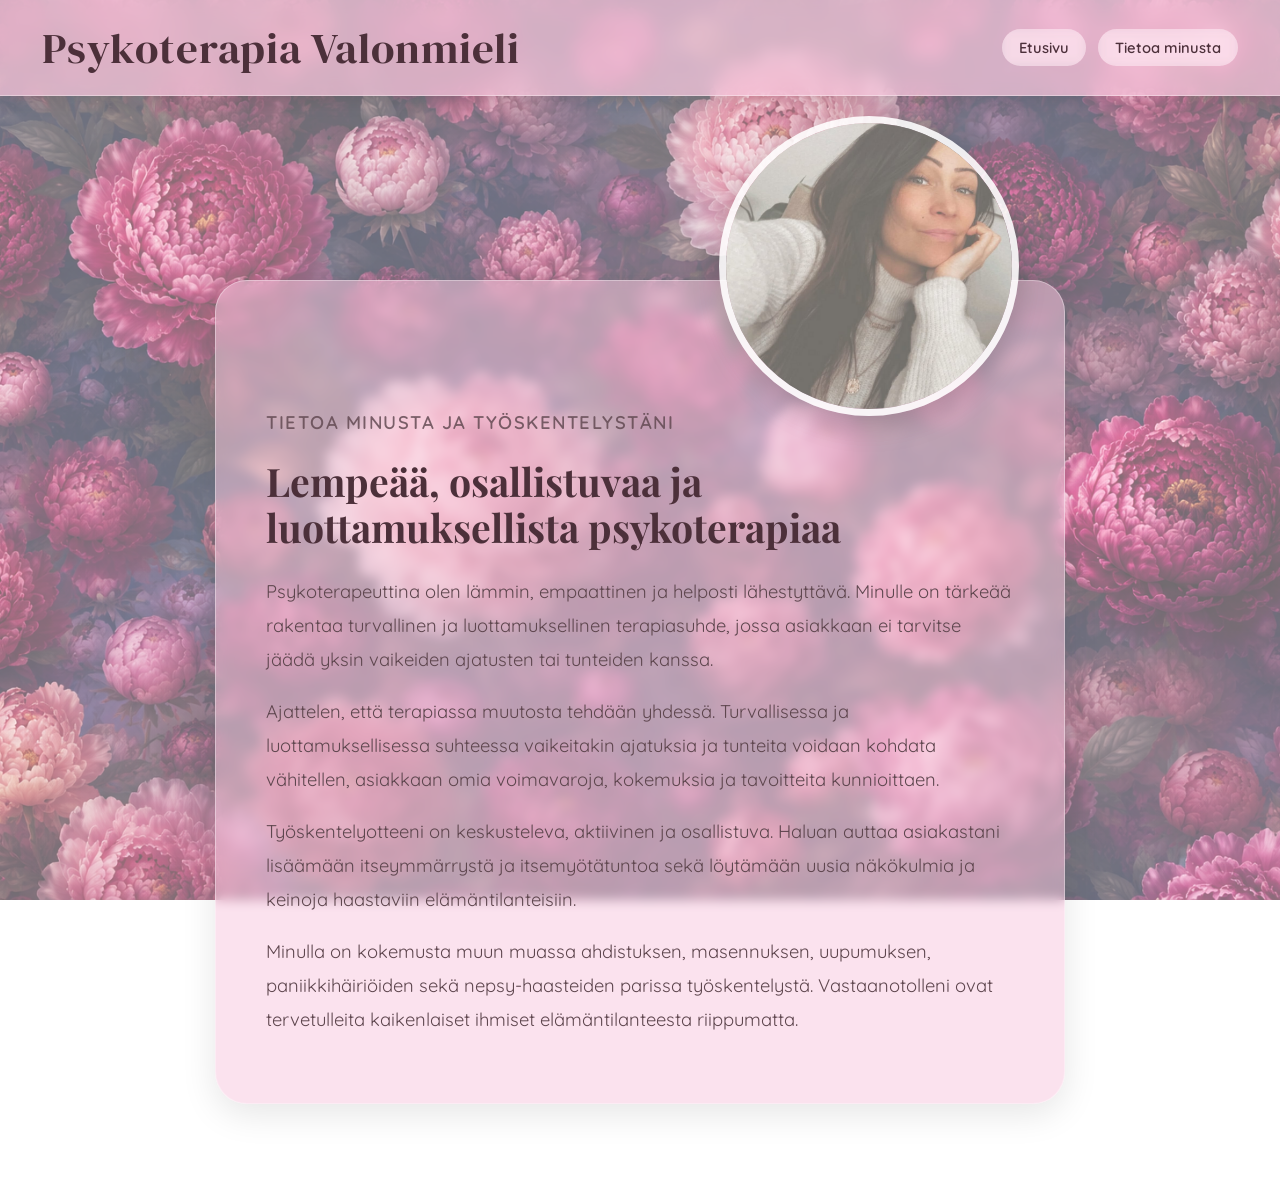
==== info.html @ 1bd17487 "infosivu Co-authored-by: Copilot <copilot@github.com>" ====
<!DOCTYPE html>
<html lang="fi">
<head>
  <meta charset="UTF-8" />
  <meta name="viewport" content="width=device-width, initial-scale=1.0" />
  <title>Psykoterapia Valonmieli</title>

  <link rel="stylesheet" href="style6.css" />

  <link rel="preconnect" href="https://fonts.googleapis.com">
  <link rel="preconnect" href="https://fonts.gstatic.com" crossorigin>
  <link href="https://fonts.googleapis.com/css2?family=DM+Serif+Display&family=Playfair+Display:wght@500;700&family=Quicksand:wght@400;500;600&display=swap" rel="stylesheet">
</head>

<body>

  <nav class="navbar">
    <div class="logo">Psykoterapia Valonmieli</div>
    <div class="nav-links">
      <a href="index.html">Etusivu</a>
      <a href="info.html">Tietoa minusta</a>
    </div>
  </nav>

  <div class="overlay">

    <section class="content-container">

      <div class="text-box">

        <div class="profile-image large-profile">
          <img src="infoKuva.png" alt="Yrittäjän kuva">
        </div>

        <p class="eyebrow">Tietoa minusta ja työskentelystäni</p>

<h1>Lempeää, osallistuvaa ja luottamuksellista psykoterapiaa</h1>

<p>
  Psykoterapeuttina olen lämmin, empaattinen ja helposti lähestyttävä.
  Minulle on tärkeää rakentaa turvallinen ja luottamuksellinen terapiasuhde,
  jossa asiakkaan ei tarvitse jäädä yksin vaikeiden ajatusten tai tunteiden kanssa.
</p>

<p>
  Ajattelen, että terapiassa muutosta tehdään yhdessä. Turvallisessa ja
  luottamuksellisessa suhteessa vaikeitakin ajatuksia ja tunteita voidaan
  kohdata vähitellen, asiakkaan omia voimavaroja, kokemuksia ja tavoitteita
  kunnioittaen.
</p>

<p>
  Työskentelyotteeni on keskusteleva, aktiivinen ja osallistuva. Haluan auttaa
  asiakastani lisäämään itseymmärrystä ja itsemyötätuntoa sekä löytämään uusia
  näkökulmia ja keinoja haastaviin elämäntilanteisiin.
</p>

<p>
  Minulla on kokemusta muun muassa ahdistuksen, masennuksen, uupumuksen,
  paniikkihäiriöiden sekä nepsy-haasteiden parissa työskentelystä.
  Vastaanotolleni ovat tervetulleita kaikenlaiset ihmiset elämäntilanteesta riippumatta.
</p>


  </div>

</body>
</html>
---- style6.css ----
/* RESET */

* {
  margin: 0;
  padding: 0;
  box-sizing: border-box;
}


/* YHTENÄISET SÄVYT */

:root {
  --soft-pink: rgba(248, 200, 222, 0.52);
  --soft-light: rgba(255, 248, 250, 0.48);
  --text-color: #5f474f;
  --deep-berry: #4c303a;
}


/* BODY */

body {
  font-family: 'Quicksand', sans-serif;

  background-image: url("taustaKuva.png");
  background-size: cover;
  background-position: center;
  background-attachment: fixed;

  min-height: 100vh;

  color: var(--text-color);
}


/* OVERLAY */

.overlay {
  min-height: 100vh;

  background-color: rgba(255, 255, 255, 0.42);

  padding: 170px 20px 50px 20px;
}


/* NAVBAR */

.navbar {
  position: fixed;

  top: 0;
  left: 0;

  width: 100%;

  display: flex;
  justify-content: space-between;
  align-items: center;

  gap: 25px;

  padding: 18px 42px;

  background-color: rgba(248, 200, 222, 0.72);

  backdrop-filter: blur(8px);

  z-index: 999;

  box-shadow: 0 4px 18px rgba(0,0,0,0.10);

  border-bottom: 1px solid rgba(255,255,255,0.35);
}


/* LOGO */

.logo {
  font-family: 'DM Serif Display', serif;

  font-size: 2.7rem;

  letter-spacing: 1px;

  color: var(--deep-berry);

  white-space: nowrap;
}


/* NAV LINKIT */

.nav-links {
  display: flex;
  justify-content: center;
  align-items: center;

  gap: 12px;

  flex-wrap: wrap;
}

.nav-links a {
  text-decoration: none;

  background-color: rgba(255,255,255,0.38);

  padding: 9px 17px;

  border-radius: 999px;

  color: var(--deep-berry);

  font-weight: 600;
  font-size: 0.92rem;

  backdrop-filter: blur(4px);

  transition: 0.3s;
}

.nav-links a:hover {
  background-color: rgba(255,255,255,0.65);

  transform: translateY(-2px);
}


/* SISÄLTÖ */

.content-container {
  max-width: 1100px;

  margin: 70px auto 0 auto;

  display: flex;
  justify-content: center;

  padding: 40px 0;
}


/* TEKSTILAATIKKO */

.text-box {
  position: relative;

  width: 100%;
  max-width: 850px;

  background-color: var(--soft-pink);

  padding: 125px 50px 48px 50px;

  border-radius: 32px;

  backdrop-filter: blur(6px);

  box-shadow: 0 10px 35px rgba(0,0,0,0.10);

  border: 1px solid rgba(255,255,255,0.35);
}


/* EYEBROW */

.eyebrow {
  margin-bottom: 12px;

  font-size: 0.95rem;
  font-weight: 600;

  letter-spacing: 1.5px;
  text-transform: uppercase;

  color: var(--deep-berry);

  opacity: 0.82;
}


/* OTSIKKO */

.text-box h1 {
  margin-bottom: 24px;

  font-family: 'Playfair Display', serif;

  color: var(--deep-berry);

  font-size: 2.45rem;
  line-height: 1.18;

  font-weight: 700;
}


/* TEKSTIT */

.text-box p {
  margin-bottom: 18px;

  font-size: 1.15rem;

  line-height: 1.85;

  color: var(--text-color);
}


/* PYÖREÄ PROFIILIKUVA */

.profile-image {
  position: absolute;

  top: -115px;
  right: 34px;

  width: 215px;
  height: 215px;

  border-radius: 50%;

  overflow: hidden;

  border: 7px solid rgba(255,255,255,0.88);

  box-shadow: 0 10px 28px rgba(0,0,0,0.18);
}

.profile-image img {
  width: 100%;
  height: 100%;

  object-fit: cover;
}


/* YHTEYSTIEDOT */

.contact-box {
  max-width: 700px;

  margin: 55px auto 0 auto;

  text-align: center;

  background-color: var(--soft-pink);

  padding: 34px 30px;

  border-radius: 30px;

  backdrop-filter: blur(6px);

  box-shadow: 0 8px 28px rgba(0,0,0,0.09);

  border: 1px solid rgba(255,255,255,0.35);
}

.contact-box h2 {
  margin-bottom: 20px;

  font-family: 'Playfair Display', serif;

  color: var(--deep-berry);

  font-size: 2.1rem;
}

.contact-box p {
  margin-bottom: 10px;

  font-size: 1.2rem;

  color: var(--text-color);
}

.contact-box a,
.contact-box a:visited {
  color: var(--deep-berry);

  text-decoration: none;

  font-size: 1.1rem;
}


/* PIENET LINKIT */

.small-links {
  margin-top: 22px;

  text-align: center;
}

.small-links a,
.small-links a:visited {
  font-size: 0.95rem;

  color: #3f2a31;

  text-decoration: none;

  border-bottom: 1px solid rgba(63, 42, 49, 0.35);

  transition: 0.3s;
}

.small-links a:hover {
  color: #1f1116;

  border-bottom: 1px solid #1f1116;
}

.price-box {
max-width: 850px;

margin: 35px auto 0 auto;

background-color: var(--soft-pink);

padding: 30px 36px;

border-radius: 28px;

backdrop-filter: blur(6px);

box-shadow: 0 8px 28px rgba(0,0,0,0.08);

border: 1px solid rgba(255,255,255,0.35);

text-align: center;
}

.price-box h2 {
margin-bottom: 18px;

font-family: 'Playfair Display', serif;

color: var(--deep-berry);

font-size: 2rem;
}

.price-box p {
margin-bottom: 12px;

font-size: 1.08rem;

color: var(--text-color);

line-height: 1.7;
}

.large-profile {
   width: 300px;
  height: 300px;

  top: -165px;

  right: 45px;
}


/* MOBIILI */

@media (max-width: 768px) {

  body {
    background-attachment: scroll;

    overflow-x: hidden;
  }


  /* OVERLAY */

  .overlay {
    padding: 175px 14px 40px 14px;
  }


  /* NAVBAR */

  .navbar {
    flex-direction: column;

    justify-content: center;

    gap: 10px;

    padding: 14px 16px;

    backdrop-filter: blur(16px);
  }


  /* LOGO */

  .logo {
    font-size: 1.9rem;

    text-align: center;

    white-space: normal;

    line-height: 1.1;

    max-width: 90%;
  }


  /* NAVILINKIT */

  .nav-links {
    gap: 8px;

    justify-content: center;
  }

  .nav-links a {
    padding: 7px 12px;

    font-size: 0.82rem;
  }


  /* SISÄLTÖ */

  .content-container {
    margin-top: 75px;

    padding: 30px 0;

    flex-direction: column;

    align-items: center;
  }


  /* TEKSTILAATIKKO */

  .text-box {
    width: 100%;

    min-width: 0;

    padding: 130px 24px 32px 24px;

    border-radius: 26px;
  }


  /* PYÖREÄ PROFIILIKUVA */

  .profile-image {
    top: -62px;

    right: 50%;

    transform: translateX(50%);

    width: 165px;
    height: 165px;
  }


  /* EYEBROW */

  .eyebrow {
    text-align: center;

    font-size: 0.8rem;
  }


  /* OTSIKKO */

  .text-box h1 {
    font-size: 1.85rem;

    text-align: center;

    word-break: break-word;
  }


  /* TEKSTIT */

  .text-box p {
    font-size: 1.02rem;

    word-break: break-word;
  }


  /* YHTEYSTIEDOT */

  .contact-box {
    width: 100%;

    padding: 28px 22px;

    border-radius: 26px;
  }

  .contact-box h2 {
    font-size: 1.8rem;
  }

  .contact-box p {
    font-size: 1.05rem;

    word-break: break-word;
  }

  .contact-box a,
  .contact-box a:visited {
    font-size: 1rem;

    word-break: break-word;
  }


  /* PIENET LINKIT */

  .small-links {
    margin-top: 20px;
  }

  .small-links a,
  .small-links a:visited {
    font-size: 0.9rem;
  }

  .large-profile {
  width: 210px;
    height: 210px;

    top: -90px;

    right: 50%;

    transform: translateX(50%);
}

}
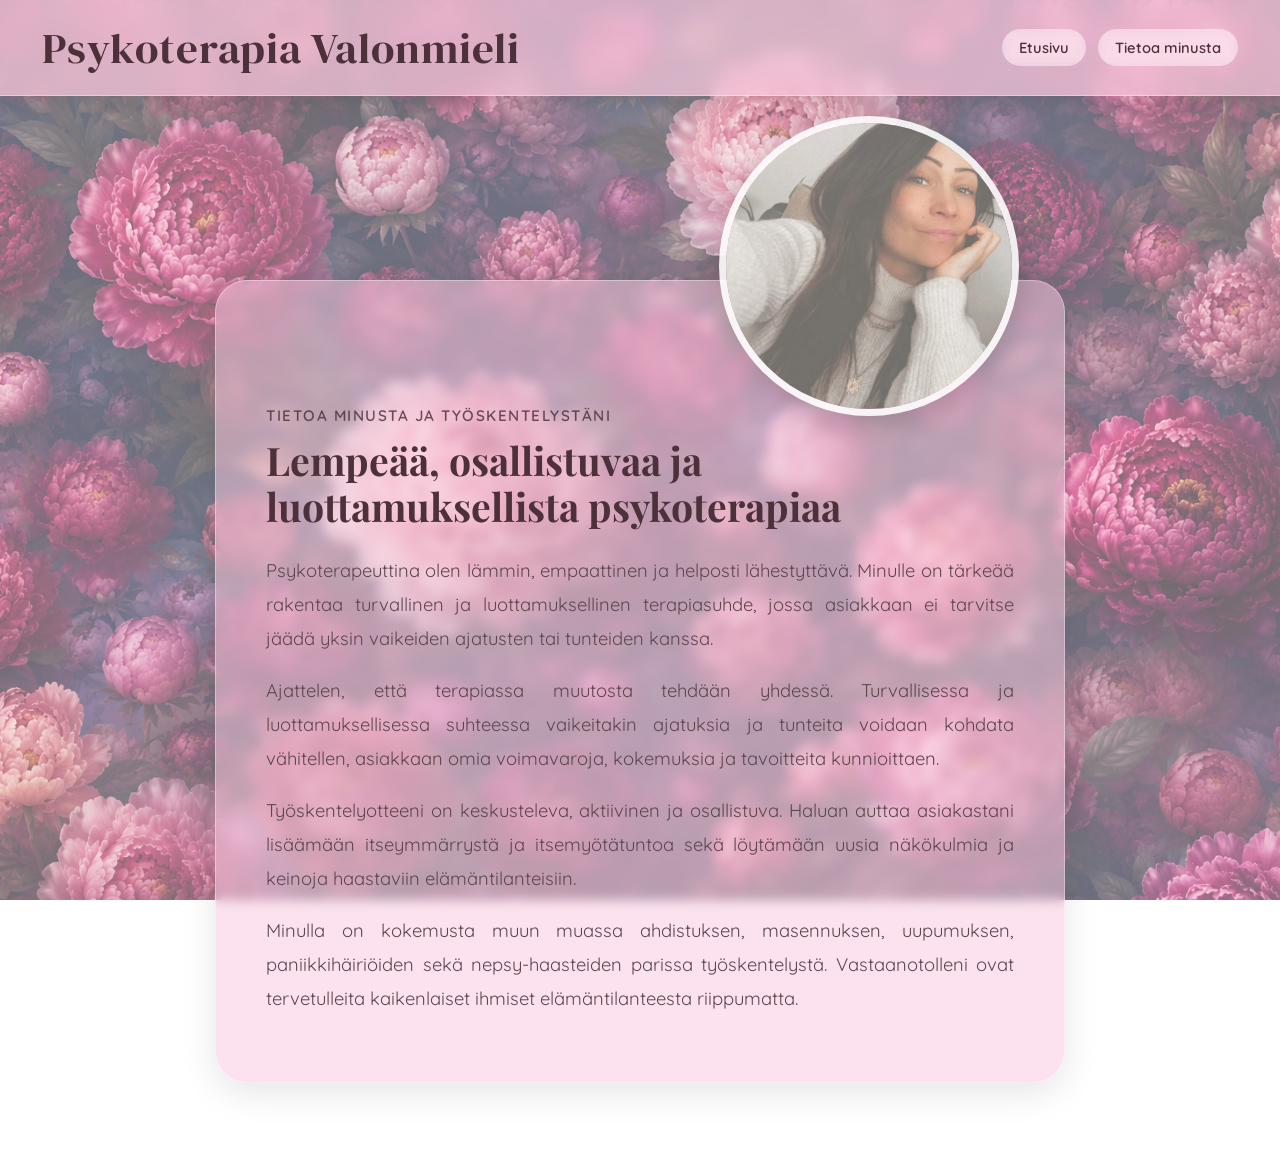
==== commit 9713532c: "otsikoiden mobiili korjaus" ====
--- a/info.html
+++ b/info.html
@@ -32,7 +32,7 @@
           <img src="infoKuva.png" alt="Yrittäjän kuva">
         </div>
 
-        <p class="eyebrow">Tietoa minusta ja työskentelystäni</p>
+        <div class="eyebrow">Tietoa minusta ja työskentelystäni</div>
 
 <h1>Lempeää, osallistuvaa ja luottamuksellista psykoterapiaa</h1>
 
--- a/style6.css
+++ b/style6.css
@@ -206,6 +206,8 @@
   line-height: 1.85;
 
   color: var(--text-color);
+
+  text-align: justify;
 }
 
 
@@ -258,6 +260,24 @@
 
   border: 1px solid rgba(255,255,255,0.35);
 }
+.contact-button { display: inline-block; 
+  margin-top: 20px; 
+  padding: 14px 28px; 
+  background: rgba(185, 124, 140, 0.92); 
+  color: white; text-decoration: none; 
+  font-weight: 600; 
+  font-size: 1rem; 
+  letter-spacing: 0.4px; 
+  border-radius: 40px; 
+  box-shadow: 0 8px 20px rgba(0, 0, 0, 0.12); 
+  transition: transform 0.25s ease, background 0.25s ease, box-shadow 0.25s ease; 
+}
+
+.contact-button:hover {
+   background: rgba(166, 102, 120, 0.95); 
+  transform: translateY(-2px); 
+  box-shadow: 0 12px 24px rgba(0, 0, 0, 0.16); 
+}
 
 .contact-box h2 {
   margin-bottom: 20px;
@@ -469,12 +489,11 @@
 
   /* EYEBROW */
 
-  .eyebrow {
-    text-align: center;
-
-    font-size: 0.8rem;
-  }
-
+.eyebrow {
+  text-align: center;
+
+  text-justify: auto;
+}
 
   /* OTSIKKO */
 
@@ -486,13 +505,22 @@
     word-break: break-word;
   }
 
-
   /* TEKSTIT */
 
   .text-box p {
     font-size: 1.02rem;
 
-    word-break: break-word;
+    line-height: 1.75;
+
+    text-align: justify;
+
+    text-justify: inter-word;
+
+    hyphens: auto;
+
+    overflow-wrap: break-word;
+
+    word-break: normal;
   }
 
 
@@ -523,6 +551,16 @@
     word-break: break-word;
   }
 
+  .contact-button {
+  width: 100%;
+  max-width: 260px;
+
+  padding: 13px 20px;
+
+  font-size: 0.98rem;
+
+  text-align: center;
+}
 
   /* PIENET LINKIT */
 
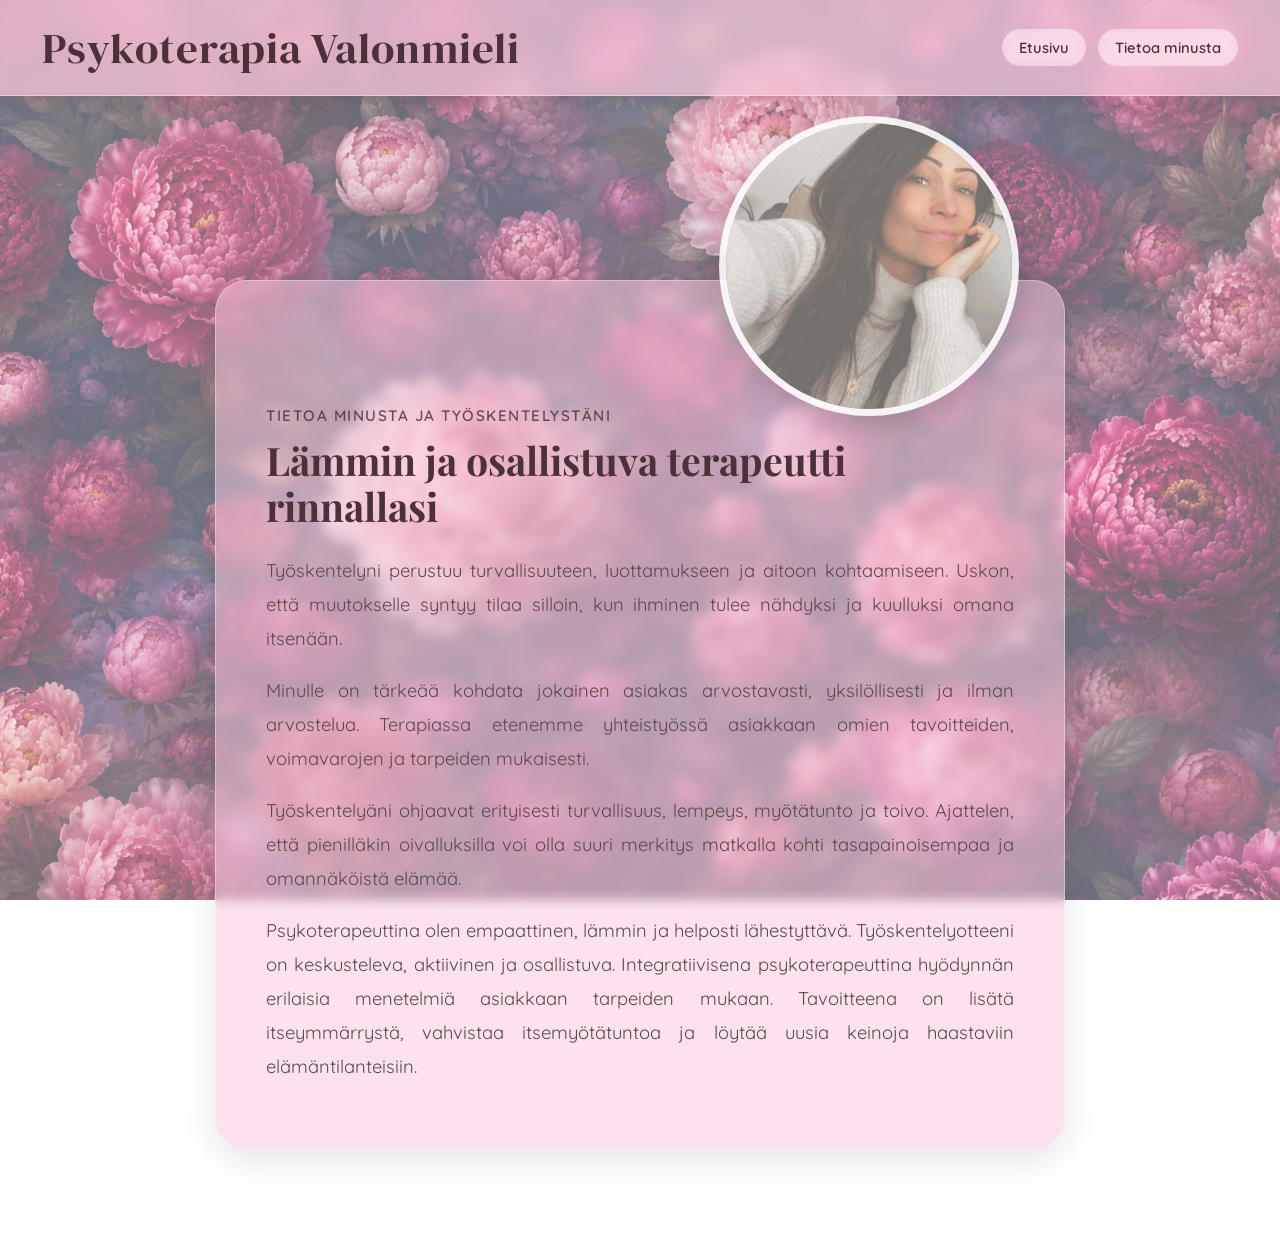
==== commit 66d45a42: "oma teksti" ====
--- a/info.html
+++ b/info.html
@@ -34,31 +34,31 @@
 
         <div class="eyebrow">Tietoa minusta ja työskentelystäni</div>
 
-<h1>Lempeää, osallistuvaa ja luottamuksellista psykoterapiaa</h1>
+<h1>Lämmin ja osallistuva terapeutti rinnallasi</h1>
 
 <p>
-  Psykoterapeuttina olen lämmin, empaattinen ja helposti lähestyttävä.
-  Minulle on tärkeää rakentaa turvallinen ja luottamuksellinen terapiasuhde,
-  jossa asiakkaan ei tarvitse jäädä yksin vaikeiden ajatusten tai tunteiden kanssa.
+  Työskentelyni perustuu turvallisuuteen, luottamukseen ja 
+  aitoon kohtaamiseen. Uskon, että muutokselle syntyy tilaa silloin, 
+  kun ihminen tulee nähdyksi ja kuulluksi omana itsenään.
 </p>
 
 <p>
-  Ajattelen, että terapiassa muutosta tehdään yhdessä. Turvallisessa ja
-  luottamuksellisessa suhteessa vaikeitakin ajatuksia ja tunteita voidaan
-  kohdata vähitellen, asiakkaan omia voimavaroja, kokemuksia ja tavoitteita
-  kunnioittaen.
+  Minulle on tärkeää kohdata jokainen asiakas arvostavasti, yksilöllisesti 
+  ja ilman arvostelua. Terapiassa etenemme yhteistyössä asiakkaan omien tavoitteiden, 
+  voimavarojen ja tarpeiden mukaisesti.
 </p>
 
 <p>
-  Työskentelyotteeni on keskusteleva, aktiivinen ja osallistuva. Haluan auttaa
-  asiakastani lisäämään itseymmärrystä ja itsemyötätuntoa sekä löytämään uusia
-  näkökulmia ja keinoja haastaviin elämäntilanteisiin.
+  Työskentelyäni ohjaavat erityisesti turvallisuus, lempeys, 
+  myötätunto ja toivo. Ajattelen, että pienilläkin oivalluksilla 
+  voi olla suuri merkitys matkalla kohti tasapainoisempaa ja omannäköistä elämää.
 </p>
 
 <p>
-  Minulla on kokemusta muun muassa ahdistuksen, masennuksen, uupumuksen,
-  paniikkihäiriöiden sekä nepsy-haasteiden parissa työskentelystä.
-  Vastaanotolleni ovat tervetulleita kaikenlaiset ihmiset elämäntilanteesta riippumatta.
+  Psykoterapeuttina olen empaattinen, lämmin ja helposti lähestyttävä. 
+  Työskentelyotteeni on keskusteleva, aktiivinen ja osallistuva. 
+  Integratiivisena psykoterapeuttina hyödynnän erilaisia menetelmiä asiakkaan tarpeiden mukaan. 
+  Tavoitteena on lisätä itseymmärrystä, vahvistaa itsemyötätuntoa ja löytää uusia keinoja haastaviin elämäntilanteisiin.
 </p>
 
 
--- a/style6.css
+++ b/style6.css
@@ -502,7 +502,7 @@
 
     text-align: center;
 
-    word-break: break-word;
+     text-wrap: balance;
   }
 
   /* TEKSTIT */
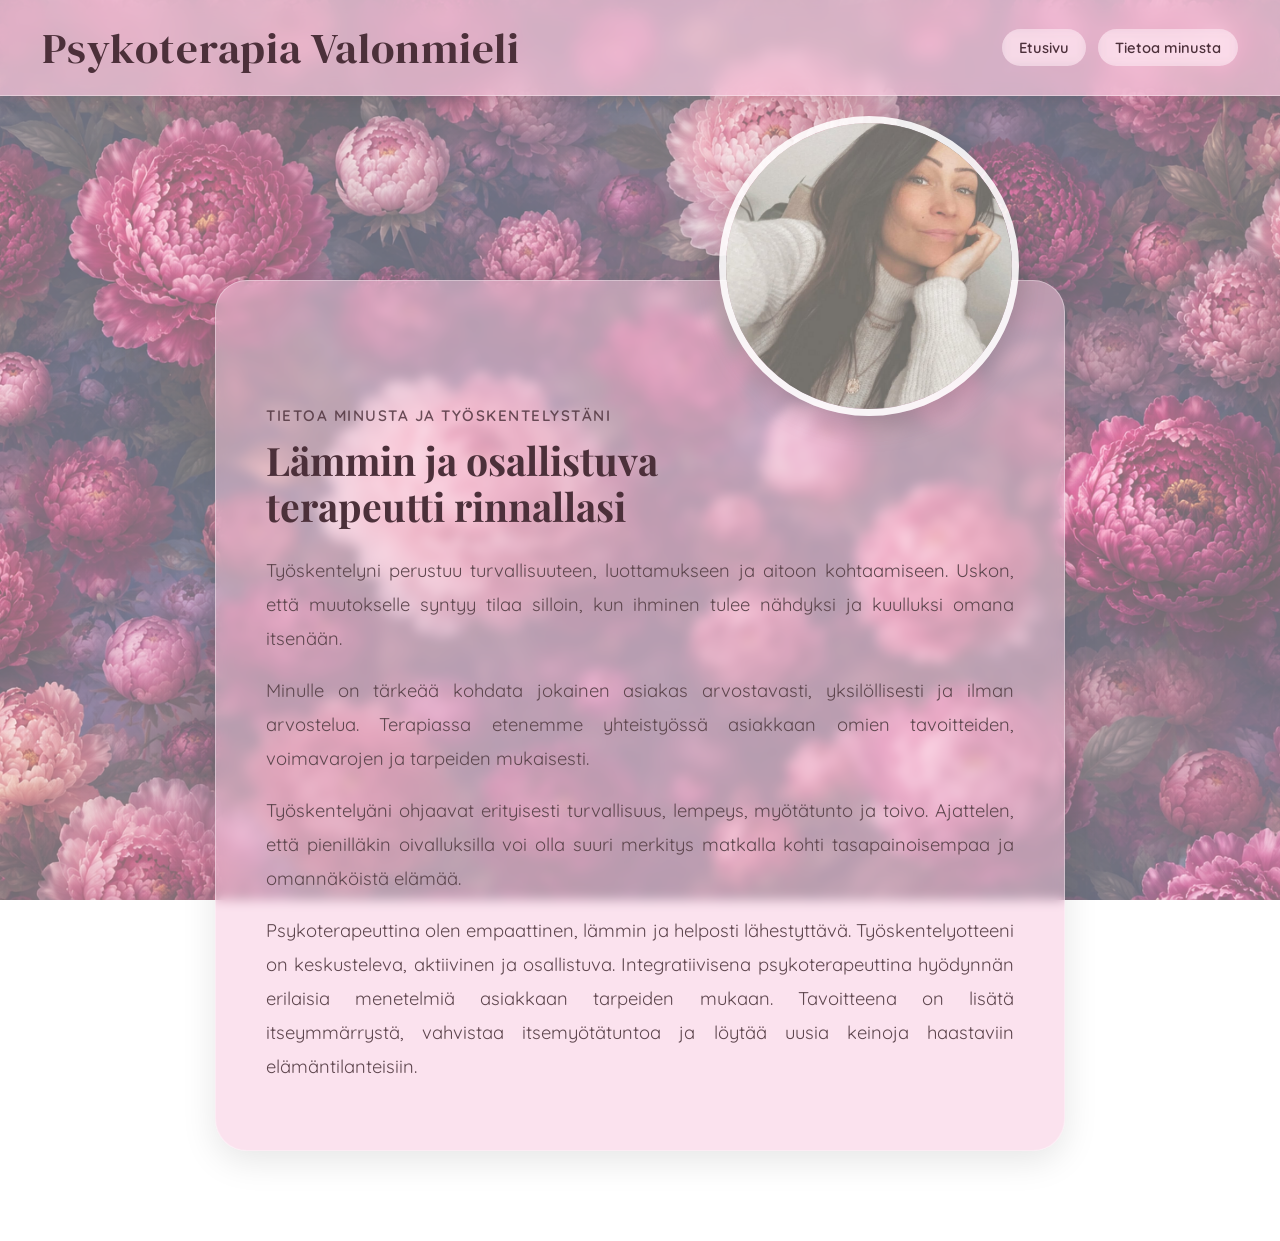
==== commit 171ea236: "otsikkoo" ====
--- a/info.html
+++ b/info.html
@@ -34,7 +34,7 @@
 
         <div class="eyebrow">Tietoa minusta ja työskentelystäni</div>
 
-<h1>Lämmin ja osallistuva terapeutti rinnallasi</h1>
+<h1>Lämmin ja osallistuva<br>terapeutti rinnallasi</h1>
 
 <p>
   Työskentelyni perustuu turvallisuuteen, luottamukseen ja 
--- a/style6.css
+++ b/style6.css
@@ -460,16 +460,21 @@
   }
 
 
-  /* TEKSTILAATIKKO */
-
-  .text-box {
-    width: 100%;
-
-    min-width: 0;
-
-    padding: 130px 24px 32px 24px;
-
-    border-radius: 26px;
+
+  /* TEKSTIT */
+
+  .text-box p {
+    font-size: 1.02rem;
+
+    line-height: 1.8;
+
+    text-align: left;
+
+    hyphens: auto;
+
+    overflow-wrap: break-word;
+
+    word-break: normal;
   }
 
 
@@ -495,15 +500,7 @@
   text-justify: auto;
 }
 
-  /* OTSIKKO */
-
-  .text-box h1 {
-    font-size: 1.85rem;
-
-    text-align: center;
-
-     text-wrap: balance;
-  }
+
 
   /* TEKSTIT */
 
@@ -584,4 +581,16 @@
     transform: translateX(50%);
 }
 
+/* OTSIKKO */
+.text-box h1 {
+  font-size: 1.55rem;
+  line-height: 1.22;
+  text-align: center;
+  text-wrap: balance;
+  max-width: 22ch;
+  margin-left: auto;
+  margin-right: auto;
+}
+
+
 }
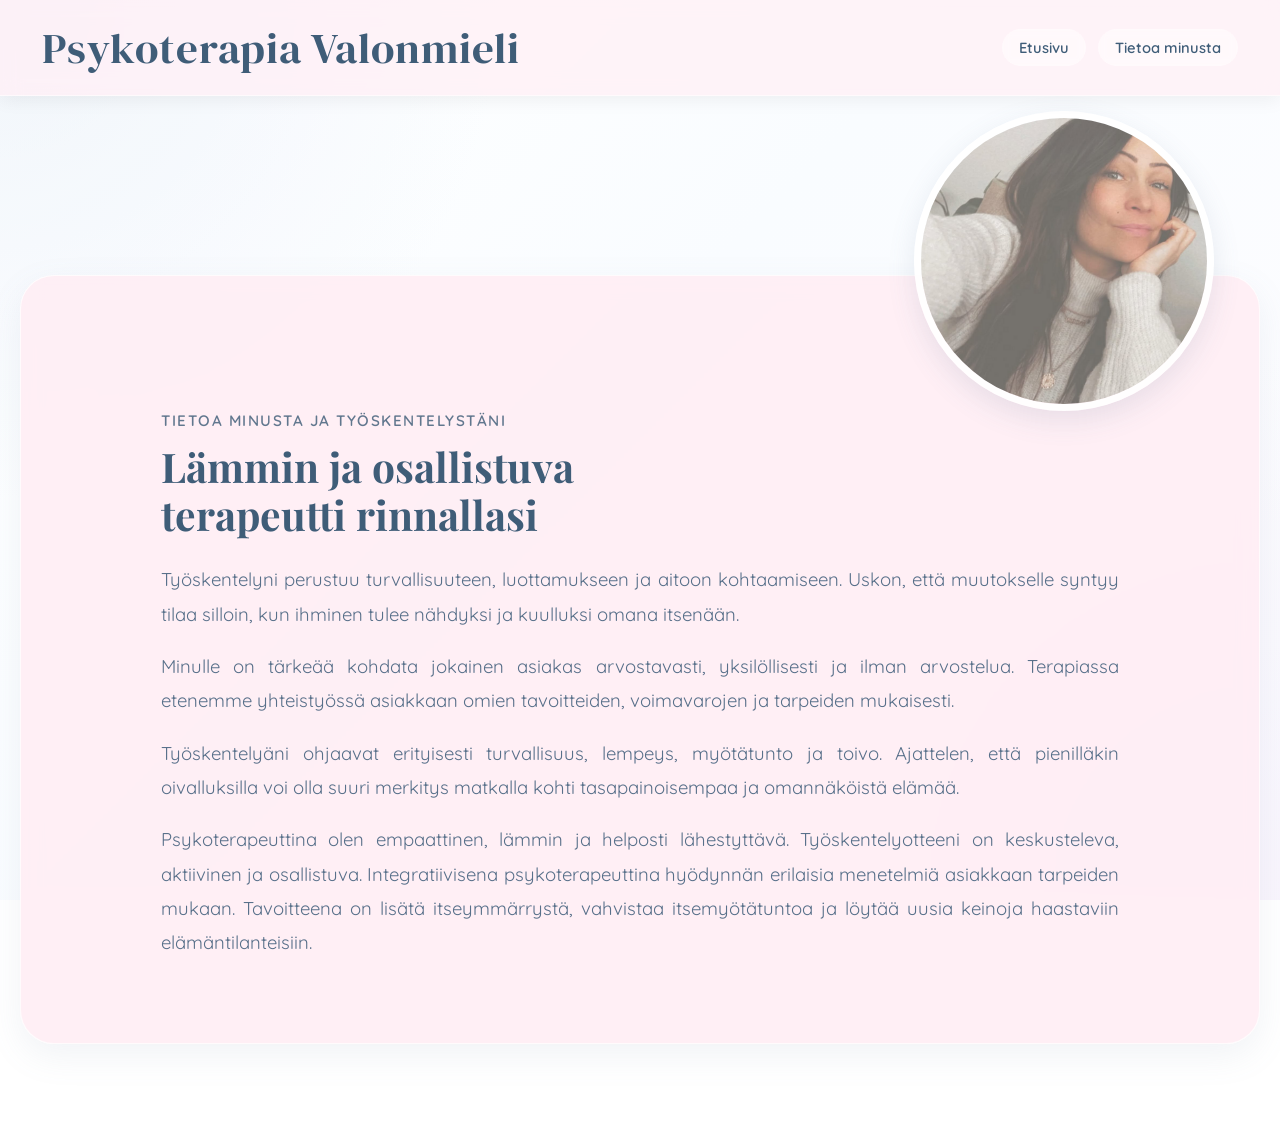
==== commit c551f701: "taustan muutoksia" ====
--- a/info.html
+++ b/info.html
@@ -5,7 +5,7 @@
   <meta name="viewport" content="width=device-width, initial-scale=1.0" />
   <title>Psykoterapia Valonmieli</title>
 
-  <link rel="stylesheet" href="style6.css" />
+  <link rel="stylesheet" href="rosa.css" />
 
   <link rel="preconnect" href="https://fonts.googleapis.com">
   <link rel="preconnect" href="https://fonts.gstatic.com" crossorigin>
--- a/rosa.css
+++ b/rosa.css
@@ -0,0 +1,590 @@
+
+/* RESET */
+
+* {
+  margin: 0;
+  padding: 0;
+  box-sizing: border-box;
+}
+
+
+/* YHTENÄISET SÄVYT */
+
+:root {
+  --soft-pink: rgba(255, 236, 243, 0.82);
+
+  --soft-light: rgba(255, 255, 255, 0.92);
+
+  --text-color: #58708a;
+
+  --deep-berry: #3f5d78;
+}
+
+
+/* BODY */
+
+body {
+  font-family: 'Quicksand', sans-serif;
+
+  background:
+    radial-gradient(circle at top left, rgba(214, 228, 242, 0.45), transparent 32%),
+    radial-gradient(circle at bottom right, rgba(232, 220, 244, 0.30), transparent 35%),
+    linear-gradient(135deg, #ffffff 0%, #f8fbff 45%, #fdfcff 100%);
+
+  background-size: cover;
+  background-position: center;
+  background-attachment: fixed;
+
+  min-height: 100vh;
+
+  color: var(--text-color);
+}
+
+
+/* OVERLAY */
+
+.overlay {
+  min-height: 100vh;
+
+  background-color: rgba(255, 255, 255, 0.18);
+
+  padding: 170px 20px 60px 20px;
+}
+
+
+/* NAVBAR */
+
+.navbar {
+  position: fixed;
+
+  top: 0;
+  left: 0;
+
+  width: 100%;
+
+  display: flex;
+  justify-content: space-between;
+  align-items: center;
+
+  gap: 25px;
+
+  padding: 18px 42px;
+
+  background-color: rgba(255, 240, 246, 0.78);
+
+  backdrop-filter: blur(10px);
+
+  z-index: 999;
+
+  box-shadow: 0 4px 18px rgba(0,0,0,0.06);
+
+  border-bottom: 1px solid rgba(255,255,255,0.55);
+}
+
+
+/* LOGO */
+
+.logo {
+  font-family: 'DM Serif Display', serif;
+
+  font-size: 2.7rem;
+
+  letter-spacing: 1px;
+
+  color: var(--deep-berry);
+
+  white-space: nowrap;
+}
+
+
+/* NAV LINKIT */
+
+.nav-links {
+  display: flex;
+  justify-content: center;
+  align-items: center;
+
+  gap: 12px;
+
+  flex-wrap: wrap;
+}
+
+.nav-links a {
+  text-decoration: none;
+
+  background-color: rgba(255,255,255,0.62);
+
+  padding: 9px 17px;
+
+  border-radius: 999px;
+
+  color: var(--deep-berry);
+
+  font-weight: 600;
+  font-size: 0.92rem;
+
+  backdrop-filter: blur(4px);
+
+  transition: 0.3s;
+}
+
+.nav-links a:hover {
+  background-color: rgba(255,255,255,0.92);
+
+  transform: translateY(-2px);
+}
+
+
+/* SISÄLTÖ */
+
+.content-container {
+  max-width: 1300px;
+
+  margin: 65px auto 0 auto;
+
+  display: flex;
+  justify-content: center;
+
+  padding: 40px 0;
+}
+
+
+/* TEKSTILAATIKKO */
+
+.text-box {
+  position: relative;
+
+  width: 100%;
+  max-width: 1250px;
+
+  background-color: rgba(255, 236, 243, 0.84);
+
+  padding: 135px 140px 65px 140px;
+
+  border-radius: 34px;
+
+  backdrop-filter: blur(10px);
+
+  box-shadow: 0 12px 34px rgba(120, 140, 170, 0.10);
+
+  border: 1px solid rgba(255,255,255,0.75);
+}
+
+.text-box-content {
+  max-width: 760px;
+}
+
+
+/* EYEBROW */
+
+.eyebrow {
+  margin-bottom: 12px;
+
+  font-size: 0.95rem;
+  font-weight: 600;
+
+  letter-spacing: 1.5px;
+  text-transform: uppercase;
+
+  color: var(--deep-berry);
+
+  opacity: 0.82;
+}
+
+
+/* OTSIKKO */
+
+.text-box h1 {
+  margin-bottom: 24px;
+
+  font-family: 'Playfair Display', serif;
+
+  color: var(--deep-berry);
+
+  font-size: 2.55rem;
+  line-height: 1.18;
+
+  font-weight: 700;
+}
+
+
+/* TEKSTIT */
+
+.text-box p {
+  margin-bottom: 18px;
+
+  font-size: 1.16rem;
+
+  line-height: 1.85;
+
+  color: var(--text-color);
+
+  text-align: justify;
+}
+
+
+/* PYÖREÄ PROFIILIKUVA */
+
+.profile-image {
+  position: absolute;
+
+  top: -115px;
+  right: 42px;
+
+  width: 225px;
+  height: 225px;
+
+  border-radius: 50%;
+
+  overflow: hidden;
+
+  border: 7px solid rgba(255,255,255,0.92);
+
+  box-shadow: 0 10px 28px rgba(90,110,140,0.14);
+}
+
+.profile-image img {
+  width: 100%;
+  height: 100%;
+
+  object-fit: cover;
+}
+
+
+/* YHTEYSTIEDOT */
+
+.contact-box {
+  max-width: 850px;
+
+  margin: 60px auto 0 auto;
+
+  text-align: center;
+
+  background-color: rgba(255, 236, 243, 0.84);
+
+  padding: 38px 36px;
+
+  border-radius: 32px;
+
+  backdrop-filter: blur(10px);
+
+  box-shadow: 0 10px 30px rgba(120, 140, 170, 0.10);
+
+  border: 1px solid rgba(255,255,255,0.75);
+}
+
+.contact-button {
+  display: inline-block;
+
+  margin-top: 20px;
+
+  padding: 14px 28px;
+
+  background: rgba(201, 163, 177, 0.92);
+
+  color: white;
+
+  text-decoration: none;
+
+  font-weight: 600;
+  font-size: 1rem;
+
+  letter-spacing: 0.4px;
+
+  border-radius: 40px;
+
+  box-shadow: 0 8px 20px rgba(90,110,140,0.12);
+
+  transition: transform 0.25s ease, background 0.25s ease, box-shadow 0.25s ease;
+}
+
+.contact-button:hover {
+  background: rgba(182, 142, 157, 0.96);
+
+  transform: translateY(-2px);
+
+  box-shadow: 0 12px 24px rgba(90,110,140,0.16);
+}
+
+.contact-box h2 {
+  margin-bottom: 20px;
+
+  font-family: 'Playfair Display', serif;
+
+  color: var(--deep-berry);
+
+  font-size: 2.15rem;
+}
+
+.contact-box p {
+  margin-bottom: 10px;
+
+  font-size: 1.2rem;
+
+  color: var(--text-color);
+}
+
+.contact-box a,
+.contact-box a:visited {
+  color: var(--deep-berry);
+
+  text-decoration: none;
+
+  font-size: 1.1rem;
+}
+
+
+/* PIENET LINKIT */
+
+.small-links {
+  margin-top: 22px;
+
+  text-align: center;
+}
+
+.small-links a,
+.small-links a:visited {
+  font-size: 0.95rem;
+
+  color: #58708a;
+
+  text-decoration: none;
+
+  border-bottom: 1px solid rgba(88, 112, 138, 0.35);
+
+  transition: 0.3s;
+}
+
+.small-links a:hover {
+  color: #3f5d78;
+
+  border-bottom: 1px solid #3f5d78;
+}
+
+
+/* HINNASTO */
+
+.price-box,
+.price-info {
+  max-width: 1050px;
+
+  margin: 38px auto 0 auto;
+
+  background-color: rgba(255, 236, 243, 0.84);
+
+  padding: 34px 42px;
+
+  border-radius: 30px;
+
+  backdrop-filter: blur(10px);
+
+  box-shadow: 0 10px 30px rgba(120, 140, 170, 0.10);
+
+  border: 1px solid rgba(255,255,255,0.75);
+
+  text-align: center;
+}
+
+.price-box h2,
+.price-info h2 {
+  margin-bottom: 18px;
+
+  font-family: 'Playfair Display', serif;
+
+  color: var(--deep-berry);
+
+  font-size: 2rem;
+}
+
+.price-box p,
+.price-info p {
+  margin-bottom: 12px;
+
+  font-size: 1.08rem;
+
+  color: var(--text-color);
+
+  line-height: 1.7;
+}
+
+.large-profile {
+  width: 300px;
+  height: 300px;
+
+  top: -165px;
+
+  right: 45px;
+}
+
+
+/* MOBIILI */
+
+@media (max-width: 768px) {
+
+  body {
+    background-attachment: scroll;
+    overflow-x: hidden;
+  }
+
+  .overlay {
+    padding: 175px 14px 40px 14px;
+  }
+
+  .navbar {
+    flex-direction: column;
+    justify-content: center;
+    gap: 10px;
+    padding: 14px 16px;
+    backdrop-filter: blur(16px);
+  }
+
+  .logo {
+    font-size: 1.9rem;
+    text-align: center;
+    white-space: normal;
+    line-height: 1.1;
+    max-width: 90%;
+  }
+
+  .nav-links {
+    gap: 8px;
+    justify-content: center;
+  }
+
+  .nav-links a {
+    padding: 7px 12px;
+    font-size: 0.82rem;
+  }
+
+  .content-container {
+    margin-top: 75px;
+    padding: 30px 0;
+    flex-direction: column;
+    align-items: center;
+  }
+
+  .text-box {
+    width: 100%;
+    min-width: 0;
+
+    padding: 130px 24px 32px 24px;
+
+    border-radius: 26px;
+  }
+
+  .text-box-content {
+    max-width: 100%;
+  }
+
+  .profile-image {
+    top: -62px;
+    right: 50%;
+    transform: translateX(50%);
+
+    width: 165px;
+    height: 165px;
+  }
+
+  .large-profile {
+    width: 210px;
+    height: 210px;
+
+    top: -90px;
+
+    right: 50%;
+
+    transform: translateX(50%);
+  }
+
+  .eyebrow {
+    text-align: center;
+
+    font-size: 0.7rem;
+
+    letter-spacing: 0.8px;
+
+    line-height: 1.4;
+
+    opacity: 0.78;
+  }
+
+  .text-box h1 {
+    font-size: 1.45rem;
+
+    line-height: 1.22;
+
+    text-align: center;
+
+    text-wrap: balance;
+
+    max-width: 22ch;
+
+    margin-left: auto;
+    margin-right: auto;
+
+    margin-bottom: 20px;
+  }
+
+  .text-box p {
+    font-size: 0.97rem;
+
+    line-height: 1.7;
+
+    text-align: left;
+
+    color: rgba(88, 112, 138, 0.92);
+
+    max-width: 35ch;
+
+    margin: 0 auto 16px auto;
+  }
+
+  .contact-box {
+    width: 100%;
+
+    padding: 28px 22px;
+
+    border-radius: 26px;
+  }
+
+  .contact-box h2 {
+    font-size: 1.8rem;
+  }
+
+  .contact-box p {
+    font-size: 1.02rem;
+
+    line-height: 1.6;
+
+    text-align: center;
+  }
+
+  .contact-box a,
+  .contact-box a:visited {
+    font-size: 1rem;
+
+    word-break: break-word;
+  }
+
+  .contact-button {
+    width: 100%;
+
+    max-width: 260px;
+
+    padding: 13px 20px;
+
+    font-size: 0.98rem;
+
+    text-align: center;
+  }
+
+  .small-links {
+    margin-top: 20px;
+  }
+
+  .small-links a,
+  .small-links a:visited {
+    font-size: 0.9rem;
+  }
+
+}
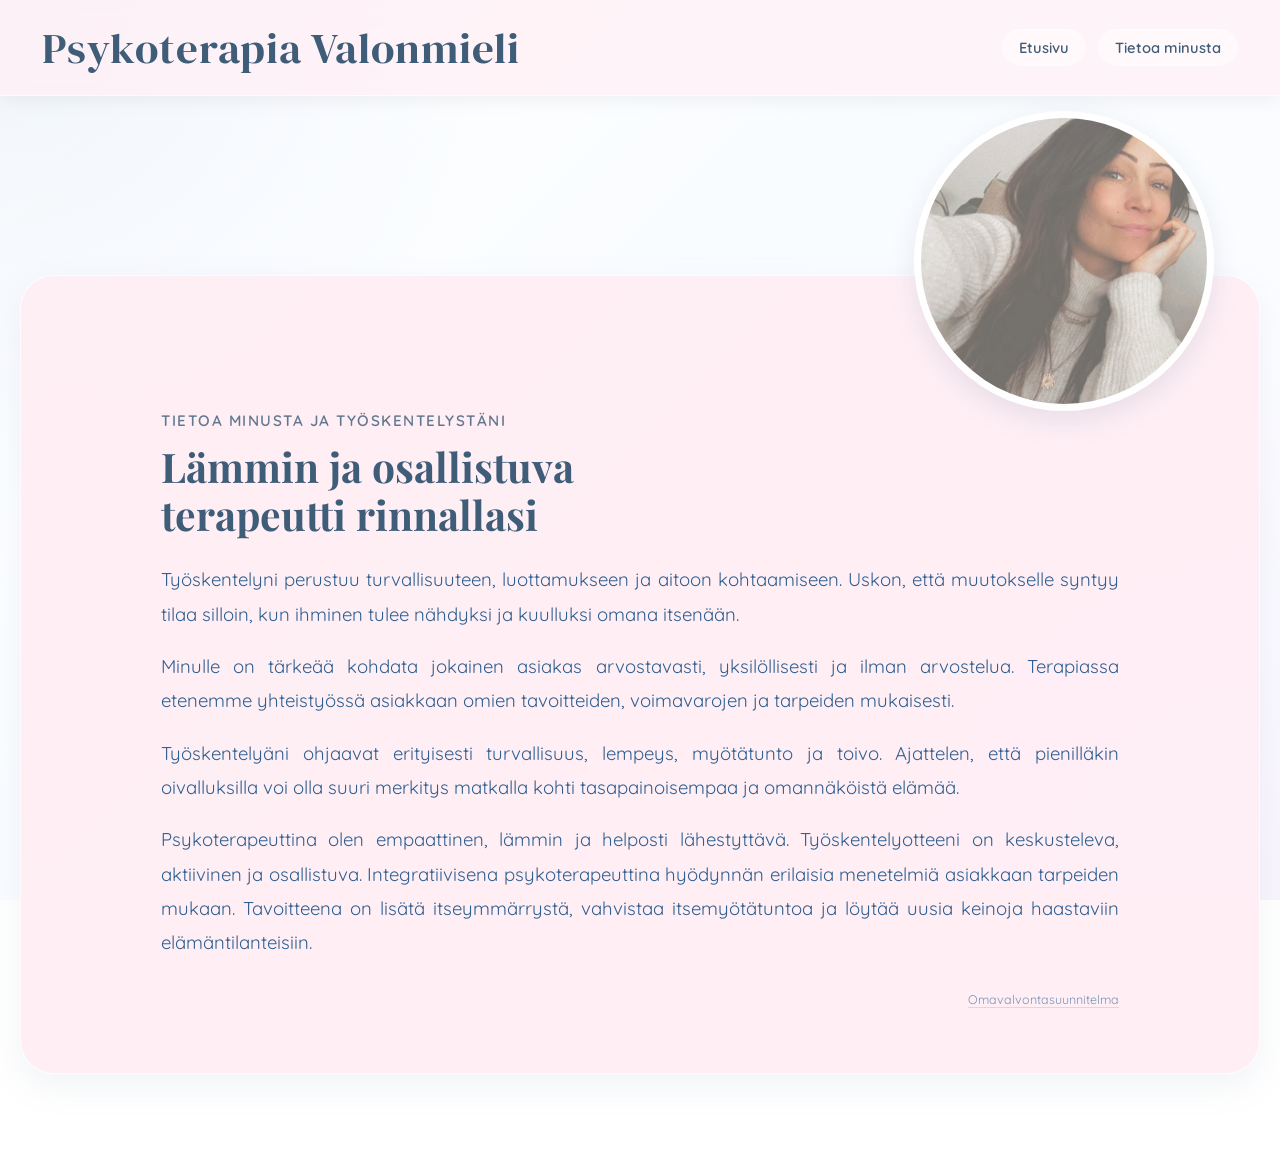
==== commit 8dca8cd2: "oikee oma valvontasuunnitelma ja värit" ====
--- a/info.html
+++ b/info.html
@@ -62,7 +62,19 @@
 </p>
 
 
+  <!-- OMAVALVONTASUUNNITELMA -->
+
+     <div class="document-link">
+
+  <a href="omavalvontasuunnitelma.pdf" target="_blank">
+    Omavalvontasuunnitelma
+  </a>
+
+    </div>
   </div>
 
+   
+
+    </section>
 </body>
 </html>
--- a/rosa.css
+++ b/rosa.css
@@ -1,4 +1,3 @@
-
 /* RESET */
 
 * {
@@ -12,11 +11,8 @@
 
 :root {
   --soft-pink: rgba(255, 236, 243, 0.82);
-
   --soft-light: rgba(255, 255, 255, 0.92);
-
-  --text-color: #58708a;
-
+  --text-color: #2f5f91;
   --deep-berry: #3f5d78;
 }
 
@@ -41,13 +37,38 @@
 }
 
 
+/* KAIKKI TEKSTIT KÄYTTÄÄ ROOT-MUUTTUJIA */
+
+p,
+li,
+span,
+strong,
+em {
+  color: var(--text-color);
+}
+
+h1,
+h2,
+h3,
+h4,
+h5,
+h6,
+.logo,
+.eyebrow {
+  color: var(--deep-berry);
+}
+
+a,
+a:visited {
+  color: var(--deep-berry);
+}
+
+
 /* OVERLAY */
 
 .overlay {
   min-height: 100vh;
-
   background-color: rgba(255, 255, 255, 0.18);
-
   padding: 170px 20px 60px 20px;
 }
 
@@ -56,28 +77,23 @@
 
 .navbar {
   position: fixed;
-
   top: 0;
   left: 0;
-
   width: 100%;
 
   display: flex;
   justify-content: space-between;
   align-items: center;
-
   gap: 25px;
 
   padding: 18px 42px;
 
   background-color: rgba(255, 240, 246, 0.78);
-
   backdrop-filter: blur(10px);
 
   z-index: 999;
 
   box-shadow: 0 4px 18px rgba(0,0,0,0.06);
-
   border-bottom: 1px solid rgba(255,255,255,0.55);
 }
 
@@ -86,13 +102,8 @@
 
 .logo {
   font-family: 'DM Serif Display', serif;
-
   font-size: 2.7rem;
-
   letter-spacing: 1px;
-
-  color: var(--deep-berry);
-
   white-space: nowrap;
 }
 
@@ -103,19 +114,14 @@
   display: flex;
   justify-content: center;
   align-items: center;
-
   gap: 12px;
-
   flex-wrap: wrap;
 }
 
 .nav-links a {
   text-decoration: none;
-
   background-color: rgba(255,255,255,0.62);
-
   padding: 9px 17px;
-
   border-radius: 999px;
 
   color: var(--deep-berry);
@@ -124,13 +130,11 @@
   font-size: 0.92rem;
 
   backdrop-filter: blur(4px);
-
   transition: 0.3s;
 }
 
 .nav-links a:hover {
   background-color: rgba(255,255,255,0.92);
-
   transform: translateY(-2px);
 }
 
@@ -139,12 +143,9 @@
 
 .content-container {
   max-width: 1300px;
-
   margin: 65px auto 0 auto;
-
   display: flex;
   justify-content: center;
-
   padding: 40px 0;
 }
 
@@ -153,20 +154,17 @@
 
 .text-box {
   position: relative;
-
   width: 100%;
   max-width: 1250px;
 
   background-color: rgba(255, 236, 243, 0.84);
 
   padding: 135px 140px 65px 140px;
-
   border-radius: 34px;
 
   backdrop-filter: blur(10px);
 
   box-shadow: 0 12px 34px rgba(120, 140, 170, 0.10);
-
   border: 1px solid rgba(255,255,255,0.75);
 }
 
@@ -186,8 +184,6 @@
   letter-spacing: 1.5px;
   text-transform: uppercase;
 
-  color: var(--deep-berry);
-
   opacity: 0.82;
 }
 
@@ -199,8 +195,6 @@
 
   font-family: 'Playfair Display', serif;
 
-  color: var(--deep-berry);
-
   font-size: 2.55rem;
   line-height: 1.18;
 
@@ -214,7 +208,6 @@
   margin-bottom: 18px;
 
   font-size: 1.16rem;
-
   line-height: 1.85;
 
   color: var(--text-color);
@@ -235,18 +228,15 @@
   height: 225px;
 
   border-radius: 50%;
-
   overflow: hidden;
 
   border: 7px solid rgba(255,255,255,0.92);
-
   box-shadow: 0 10px 28px rgba(90,110,140,0.14);
 }
 
 .profile-image img {
   width: 100%;
   height: 100%;
-
   object-fit: cover;
 }
 
@@ -255,7 +245,6 @@
 
 .contact-box {
   max-width: 850px;
-
   margin: 60px auto 0 auto;
 
   text-align: center;
@@ -263,13 +252,11 @@
   background-color: rgba(255, 236, 243, 0.84);
 
   padding: 38px 36px;
-
   border-radius: 32px;
 
   backdrop-filter: blur(10px);
 
   box-shadow: 0 10px 30px rgba(120, 140, 170, 0.10);
-
   border: 1px solid rgba(255,255,255,0.75);
 }
 
@@ -277,12 +264,11 @@
   display: inline-block;
 
   margin-top: 20px;
-
   padding: 14px 28px;
 
-  background: rgba(201, 163, 177, 0.92);
-
-  color: white;
+  background-color: rgba(255,255,255,0.62);
+
+  color: var(--deep-berry);
 
   text-decoration: none;
 
@@ -299,7 +285,9 @@
 }
 
 .contact-button:hover {
-  background: rgba(182, 142, 157, 0.96);
+  background: rgba(255,255,255,0.92);
+
+  color: var(--deep-berry);
 
   transform: translateY(-2px);
 
@@ -311,8 +299,6 @@
 
   font-family: 'Playfair Display', serif;
 
-  color: var(--deep-berry);
-
   font-size: 2.15rem;
 }
 
@@ -338,7 +324,6 @@
 
 .small-links {
   margin-top: 22px;
-
   text-align: center;
 }
 
@@ -346,19 +331,19 @@
 .small-links a:visited {
   font-size: 0.95rem;
 
-  color: #58708a;
+  color: var(--text-color);
 
   text-decoration: none;
 
-  border-bottom: 1px solid rgba(88, 112, 138, 0.35);
+  border-bottom: 1px solid var(--text-color);
 
   transition: 0.3s;
 }
 
 .small-links a:hover {
-  color: #3f5d78;
-
-  border-bottom: 1px solid #3f5d78;
+  color: var(--deep-berry);
+
+  border-bottom: 1px solid var(--deep-berry);
 }
 
 
@@ -391,8 +376,6 @@
 
   font-family: 'Playfair Display', serif;
 
-  color: var(--deep-berry);
-
   font-size: 2rem;
 }
 
@@ -412,10 +395,37 @@
   height: 300px;
 
   top: -165px;
-
   right: 45px;
 }
 
+.document-link {
+  margin-top: 28px;
+
+  text-align: right;
+}
+
+.document-link a,
+.document-link a:visited {
+  font-size: 0.78rem;
+
+  color: var(--text-color);
+
+  opacity: 0.65;
+
+  text-decoration: none;
+
+  border-bottom: 1px solid rgba(47, 95, 145, 0.25);
+
+  transition: 0.25s;
+}
+
+.document-link a:hover {
+  opacity: 1;
+
+  color: var(--deep-berry);
+
+  border-bottom: 1px solid var(--deep-berry);
+}
 
 /* MOBIILI */
 
@@ -490,7 +500,6 @@
     height: 210px;
 
     top: -90px;
-
     right: 50%;
 
     transform: translateX(50%);
@@ -532,7 +541,7 @@
 
     text-align: left;
 
-    color: rgba(88, 112, 138, 0.92);
+    color: var(--text-color);
 
     max-width: 35ch;
 
@@ -587,4 +596,14 @@
     font-size: 0.9rem;
   }
 
+  .document-link {
+    text-align: center;
+
+    margin-top: 24px;
+  }
+
+  .document-link a,
+  .document-link a:visited {
+    font-size: 0.75rem;
+  }
 }
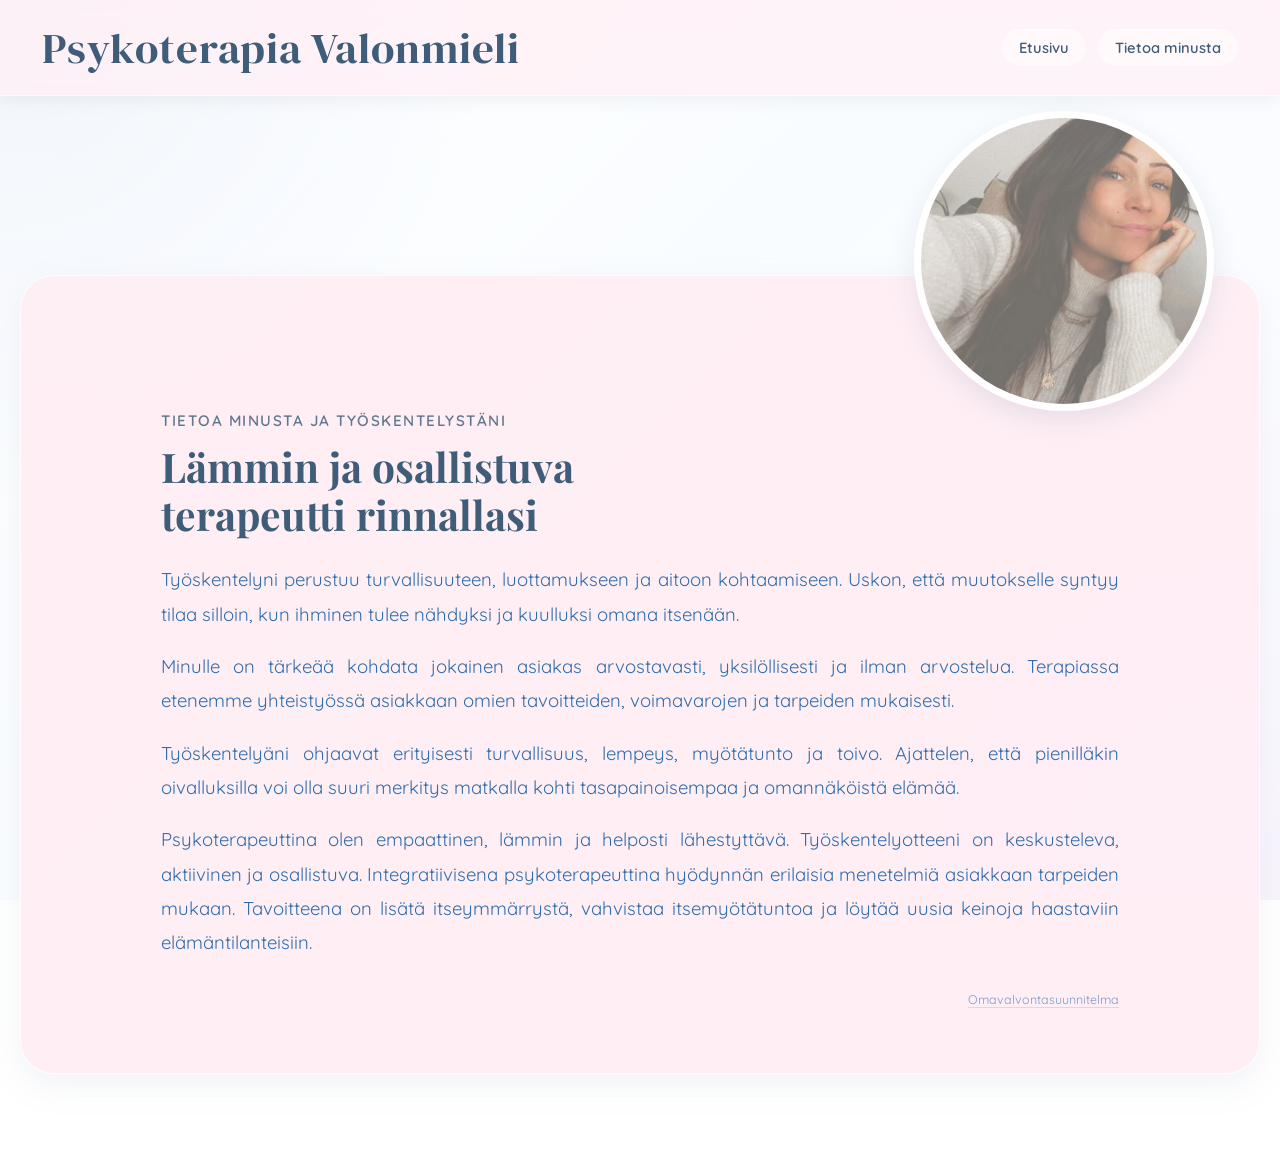
==== commit 6a397ab2: "omavalvonta suunnitelma" ====
--- a/info.html
+++ b/info.html
@@ -66,7 +66,7 @@
 
      <div class="document-link">
 
-  <a href="omavalvontasuunnitelma.pdf" target="_blank">
+  <a href="omavalvontasuunnitelmapsy.pdf" target="_blank">
     Omavalvontasuunnitelma
   </a>
 
--- a/rosa.css
+++ b/rosa.css
@@ -12,7 +12,7 @@
 :root {
   --soft-pink: rgba(255, 236, 243, 0.82);
   --soft-light: rgba(255, 255, 255, 0.92);
-  --text-color: #2f5f91;
+  --text-color: #2f6dac;
   --deep-berry: #3f5d78;
 }
 
@@ -264,6 +264,7 @@
   display: inline-block;
 
   margin-top: 20px;
+
   padding: 14px 28px;
 
   background-color: rgba(255,255,255,0.62);
@@ -279,19 +280,19 @@
 
   border-radius: 40px;
 
+  backdrop-filter: blur(4px);
+
   box-shadow: 0 8px 20px rgba(90,110,140,0.12);
 
-  transition: transform 0.25s ease, background 0.25s ease, box-shadow 0.25s ease;
+  transition: 0.3s;
 }
 
 .contact-button:hover {
-  background: rgba(255,255,255,0.92);
+  background-color: rgba(255,255,255,0.92);
 
   color: var(--deep-berry);
 
   transform: translateY(-2px);
-
-  box-shadow: 0 12px 24px rgba(90,110,140,0.16);
 }
 
 .contact-box h2 {
@@ -427,6 +428,7 @@
   border-bottom: 1px solid var(--deep-berry);
 }
 
+
 /* MOBIILI */
 
 @media (max-width: 768px) {
@@ -443,33 +445,47 @@
   .navbar {
     flex-direction: column;
     justify-content: center;
+
     gap: 10px;
+
     padding: 14px 16px;
+
     backdrop-filter: blur(16px);
+
+    border-radius: 0 0 18px 18px;
   }
 
   .logo {
     font-size: 1.9rem;
+
     text-align: center;
+
     white-space: normal;
+
     line-height: 1.1;
+
     max-width: 90%;
   }
 
   .nav-links {
     gap: 8px;
+
     justify-content: center;
   }
 
   .nav-links a {
     padding: 7px 12px;
+
     font-size: 0.82rem;
   }
 
   .content-container {
     margin-top: 75px;
+
     padding: 30px 0;
+
     flex-direction: column;
+
     align-items: center;
   }
 
@@ -477,7 +493,7 @@
     width: 100%;
     min-width: 0;
 
-    padding: 130px 24px 32px 24px;
+    padding: 130px 28px 40px 28px;
 
     border-radius: 26px;
   }
@@ -488,18 +504,21 @@
 
   .profile-image {
     top: -62px;
+
     right: 50%;
+
     transform: translateX(50%);
 
-    width: 165px;
-    height: 165px;
+    width: 178px;
+    height: 178px;
   }
 
   .large-profile {
-    width: 210px;
-    height: 210px;
-
-    top: -90px;
+    width: 220px;
+    height: 220px;
+
+    top: -95px;
+
     right: 50%;
 
     transform: translateX(50%);
@@ -535,23 +554,23 @@
   }
 
   .text-box p {
-    font-size: 0.97rem;
-
-    line-height: 1.7;
+    font-size: 0.99rem;
+
+    line-height: 1.75;
 
     text-align: left;
 
     color: var(--text-color);
 
-    max-width: 35ch;
-
-    margin: 0 auto 16px auto;
+    max-width: 38ch;
+
+    margin: 0 auto 18px auto;
   }
 
   .contact-box {
     width: 100%;
 
-    padding: 28px 22px;
+    padding: 30px 24px;
 
     border-radius: 26px;
   }
@@ -563,7 +582,7 @@
   .contact-box p {
     font-size: 1.02rem;
 
-    line-height: 1.6;
+    line-height: 1.65;
 
     text-align: center;
   }
@@ -587,23 +606,18 @@
     text-align: center;
   }
 
-  .small-links {
+  .small-links,
+  .document-link {
     margin-top: 20px;
+
+    text-align: center;
   }
 
   .small-links a,
-  .small-links a:visited {
-    font-size: 0.9rem;
-  }
-
-  .document-link {
-    text-align: center;
-
-    margin-top: 24px;
-  }
-
+  .small-links a:visited,
   .document-link a,
   .document-link a:visited {
-    font-size: 0.75rem;
-  }
+    font-size: 0.78rem;
+  }
+
 }
